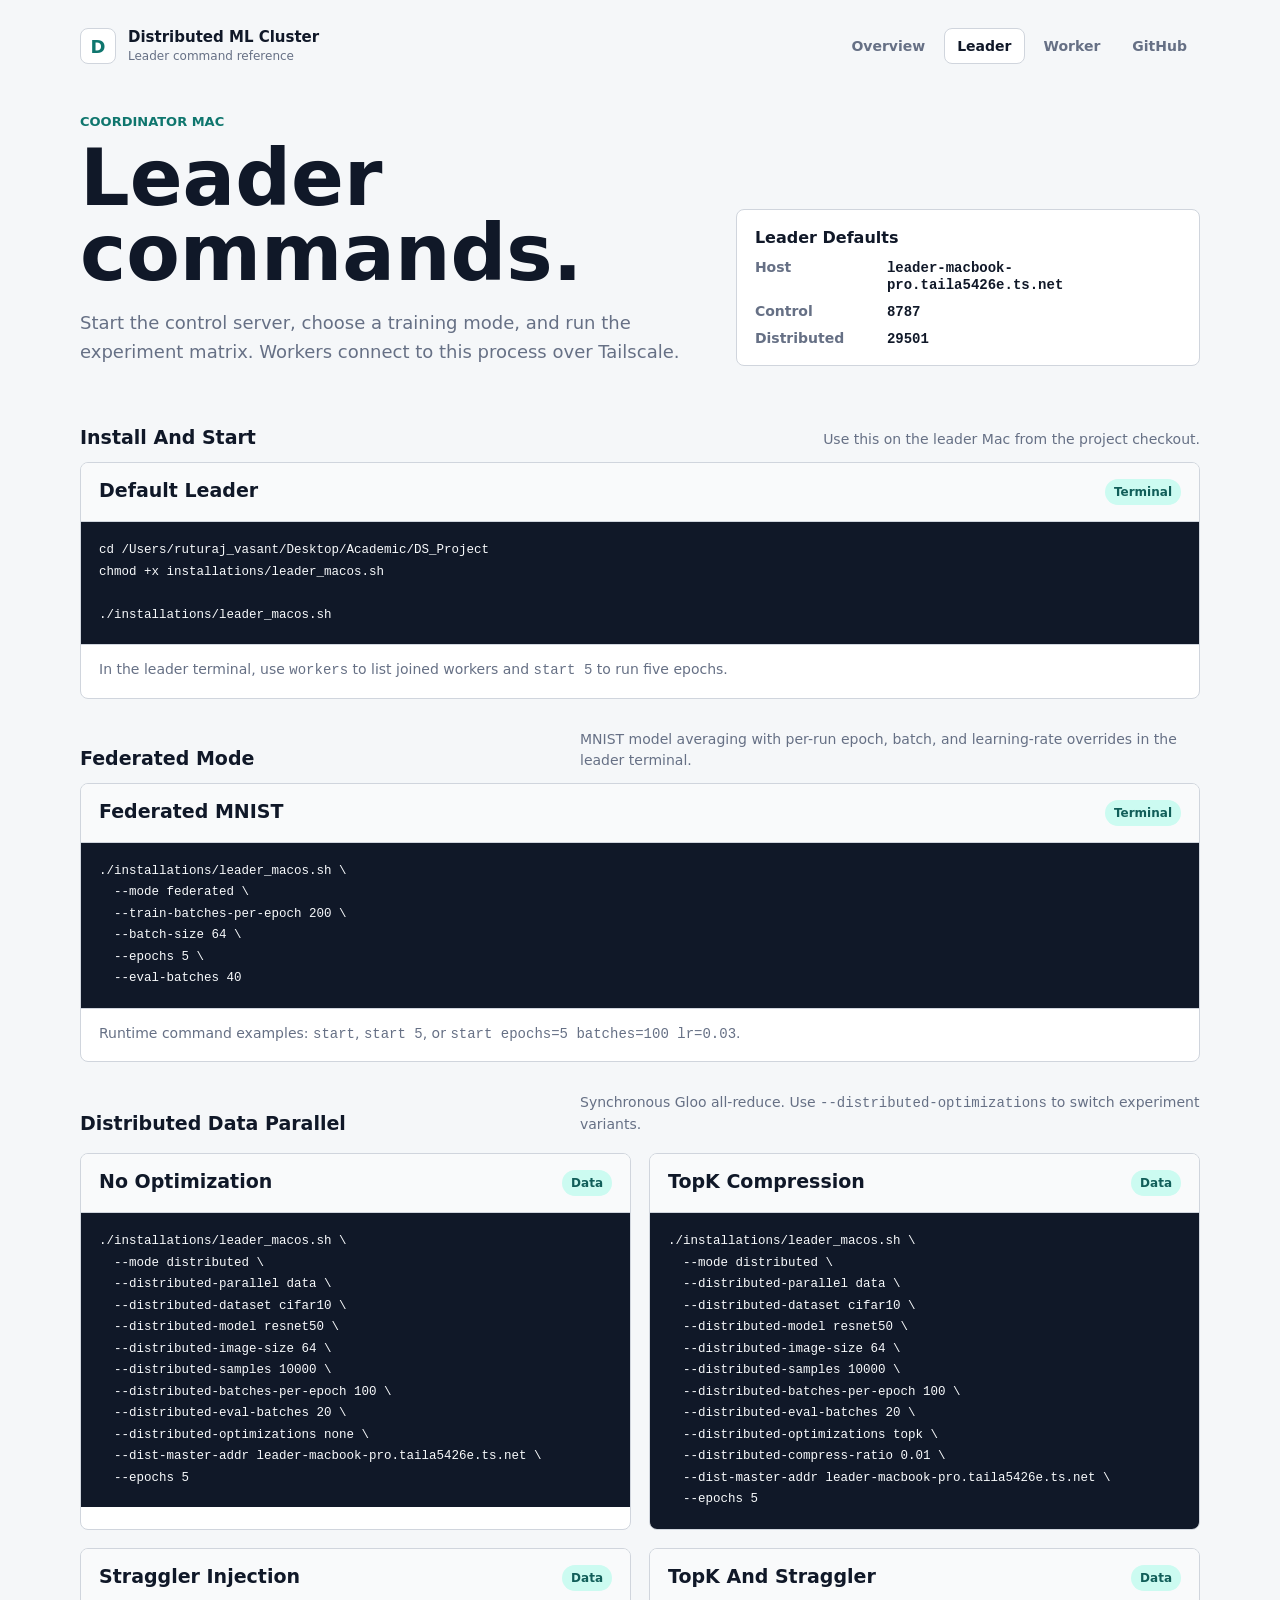
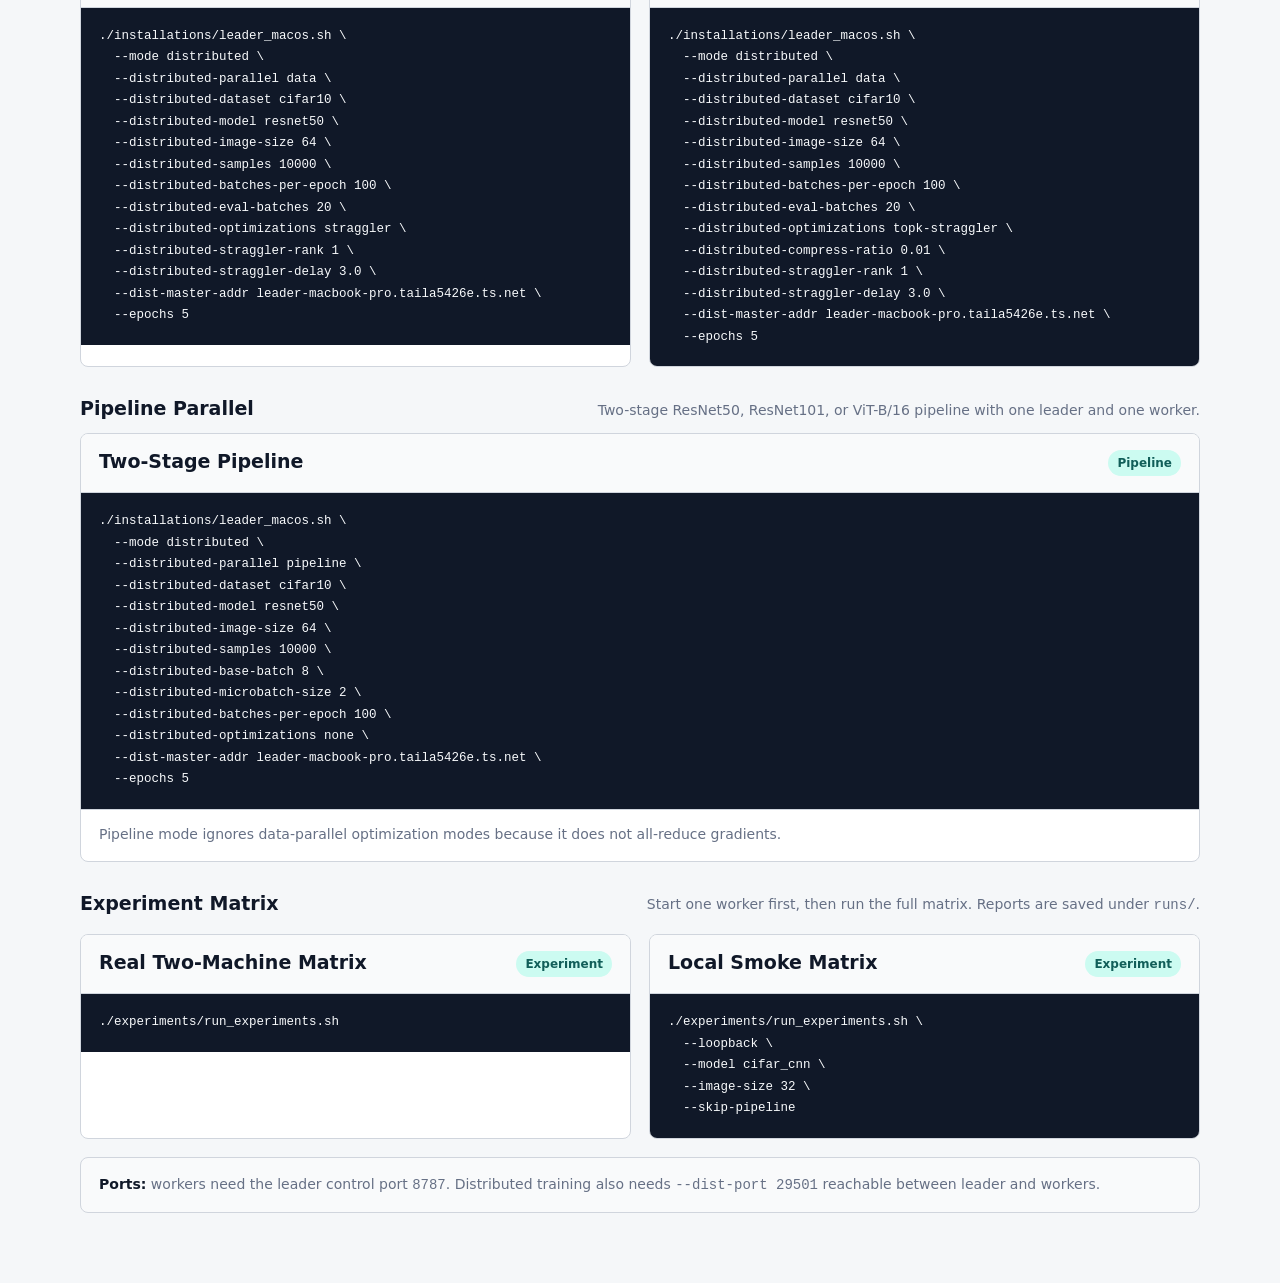
==== docs/leader.html @ 4dbae940 "Update GitHub Pages command guide" ====
<!doctype html>
<html lang="en">
  <head>
    <meta charset="utf-8">
    <meta name="viewport" content="width=device-width, initial-scale=1">
    <title>Leader Commands | Distributed ML Cluster</title>
    <link rel="stylesheet" href="styles.css">
  </head>
  <body>
    <main class="shell">
      <header class="topbar">
        <a class="brand" href="index.html" aria-label="Distributed ML Cluster home">
          <span class="mark" aria-hidden="true">D</span>
          <span>
            <span class="brand-title">Distributed ML Cluster</span>
            <span class="brand-meta">Leader command reference</span>
          </span>
        </a>
        <nav class="nav" aria-label="Site navigation">
          <a href="index.html">Overview</a>
          <a href="leader.html" aria-current="page">Leader</a>
          <a href="worker.html">Worker</a>
          <a href="https://github.com/Ruturaj-Vasant/Distributed_MachineLearning_Training_Inference">GitHub</a>
        </nav>
      </header>

      <section class="hero" aria-labelledby="page-title">
        <div>
          <p class="eyebrow">Coordinator Mac</p>
          <h1 id="page-title">Leader commands.</h1>
          <p class="lede">
            Start the control server, choose a training mode, and run the
            experiment matrix. Workers connect to this process over Tailscale.
          </p>
        </div>
        <aside class="status" aria-label="Leader settings">
          <h2>Leader Defaults</h2>
          <dl>
            <dt>Host</dt>
            <dd><code>leader-macbook-pro.taila5426e.ts.net</code></dd>
            <dt>Control</dt>
            <dd><code>8787</code></dd>
            <dt>Distributed</dt>
            <dd><code>29501</code></dd>
          </dl>
        </aside>
      </section>

      <section class="section" aria-label="Install leader">
        <div class="section-head">
          <h2 class="section-title">Install And Start</h2>
          <p class="section-note">
            Use this on the leader Mac from the project checkout.
          </p>
        </div>
        <article class="command">
          <div class="command-head">
            <h2>Default Leader</h2>
            <span class="tag">Terminal</span>
          </div>
          <pre><code>cd /Users/ruturaj_vasant/Desktop/Academic/DS_Project
chmod +x installations/leader_macos.sh

./installations/leader_macos.sh</code></pre>
          <p class="command-note">
            In the leader terminal, use <code>workers</code> to list joined
            workers and <code>start 5</code> to run five epochs.
          </p>
        </article>
      </section>

      <section class="section" aria-label="Federated commands">
        <div class="section-head">
          <h2 class="section-title">Federated Mode</h2>
          <p class="section-note">
            MNIST model averaging with per-run epoch, batch, and learning-rate
            overrides in the leader terminal.
          </p>
        </div>
        <article class="command">
          <div class="command-head">
            <h2>Federated MNIST</h2>
            <span class="tag">Terminal</span>
          </div>
          <pre><code>./installations/leader_macos.sh \
  --mode federated \
  --train-batches-per-epoch 200 \
  --batch-size 64 \
  --epochs 5 \
  --eval-batches 40</code></pre>
          <p class="command-note">
            Runtime command examples: <code>start</code>,
            <code>start 5</code>, or
            <code>start epochs=5 batches=100 lr=0.03</code>.
          </p>
        </article>
      </section>

      <section class="section" aria-label="Distributed data parallel commands">
        <div class="section-head">
          <h2 class="section-title">Distributed Data Parallel</h2>
          <p class="section-note">
            Synchronous Gloo all-reduce. Use
            <code>--distributed-optimizations</code> to switch experiment
            variants.
          </p>
        </div>
        <div class="grid">
          <article class="command">
            <div class="command-head">
              <h2>No Optimization</h2>
              <span class="tag">Data</span>
            </div>
            <pre><code>./installations/leader_macos.sh \
  --mode distributed \
  --distributed-parallel data \
  --distributed-dataset cifar10 \
  --distributed-model resnet50 \
  --distributed-image-size 64 \
  --distributed-samples 10000 \
  --distributed-batches-per-epoch 100 \
  --distributed-eval-batches 20 \
  --distributed-optimizations none \
  --dist-master-addr leader-macbook-pro.taila5426e.ts.net \
  --epochs 5</code></pre>
          </article>

          <article class="command">
            <div class="command-head">
              <h2>TopK Compression</h2>
              <span class="tag">Data</span>
            </div>
            <pre><code>./installations/leader_macos.sh \
  --mode distributed \
  --distributed-parallel data \
  --distributed-dataset cifar10 \
  --distributed-model resnet50 \
  --distributed-image-size 64 \
  --distributed-samples 10000 \
  --distributed-batches-per-epoch 100 \
  --distributed-eval-batches 20 \
  --distributed-optimizations topk \
  --distributed-compress-ratio 0.01 \
  --dist-master-addr leader-macbook-pro.taila5426e.ts.net \
  --epochs 5</code></pre>
          </article>

          <article class="command">
            <div class="command-head">
              <h2>Straggler Injection</h2>
              <span class="tag">Data</span>
            </div>
            <pre><code>./installations/leader_macos.sh \
  --mode distributed \
  --distributed-parallel data \
  --distributed-dataset cifar10 \
  --distributed-model resnet50 \
  --distributed-image-size 64 \
  --distributed-samples 10000 \
  --distributed-batches-per-epoch 100 \
  --distributed-eval-batches 20 \
  --distributed-optimizations straggler \
  --distributed-straggler-rank 1 \
  --distributed-straggler-delay 3.0 \
  --dist-master-addr leader-macbook-pro.taila5426e.ts.net \
  --epochs 5</code></pre>
          </article>

          <article class="command">
            <div class="command-head">
              <h2>TopK And Straggler</h2>
              <span class="tag">Data</span>
            </div>
            <pre><code>./installations/leader_macos.sh \
  --mode distributed \
  --distributed-parallel data \
  --distributed-dataset cifar10 \
  --distributed-model resnet50 \
  --distributed-image-size 64 \
  --distributed-samples 10000 \
  --distributed-batches-per-epoch 100 \
  --distributed-eval-batches 20 \
  --distributed-optimizations topk-straggler \
  --distributed-compress-ratio 0.01 \
  --distributed-straggler-rank 1 \
  --distributed-straggler-delay 3.0 \
  --dist-master-addr leader-macbook-pro.taila5426e.ts.net \
  --epochs 5</code></pre>
          </article>
        </div>
      </section>

      <section class="section" aria-label="Pipeline commands">
        <div class="section-head">
          <h2 class="section-title">Pipeline Parallel</h2>
          <p class="section-note">
            Two-stage ResNet50, ResNet101, or ViT-B/16 pipeline with one leader
            and one worker.
          </p>
        </div>
        <article class="command">
          <div class="command-head">
            <h2>Two-Stage Pipeline</h2>
            <span class="tag">Pipeline</span>
          </div>
          <pre><code>./installations/leader_macos.sh \
  --mode distributed \
  --distributed-parallel pipeline \
  --distributed-dataset cifar10 \
  --distributed-model resnet50 \
  --distributed-image-size 64 \
  --distributed-samples 10000 \
  --distributed-base-batch 8 \
  --distributed-microbatch-size 2 \
  --distributed-batches-per-epoch 100 \
  --distributed-optimizations none \
  --dist-master-addr leader-macbook-pro.taila5426e.ts.net \
  --epochs 5</code></pre>
          <p class="command-note">
            Pipeline mode ignores data-parallel optimization modes because it
            does not all-reduce gradients.
          </p>
        </article>
      </section>

      <section class="section" aria-label="Experiment matrix">
        <div class="section-head">
          <h2 class="section-title">Experiment Matrix</h2>
          <p class="section-note">
            Start one worker first, then run the full matrix. Reports are saved
            under <code>runs/</code>.
          </p>
        </div>
        <div class="grid">
          <article class="command">
            <div class="command-head">
              <h2>Real Two-Machine Matrix</h2>
              <span class="tag">Experiment</span>
            </div>
            <pre><code>./experiments/run_experiments.sh</code></pre>
          </article>
          <article class="command">
            <div class="command-head">
              <h2>Local Smoke Matrix</h2>
              <span class="tag">Experiment</span>
            </div>
            <pre><code>./experiments/run_experiments.sh \
  --loopback \
  --model cifar_cnn \
  --image-size 32 \
  --skip-pipeline</code></pre>
          </article>
        </div>
      </section>

      <p class="callout">
        <strong>Ports:</strong> workers need the leader control port
        <code>8787</code>. Distributed training also needs
        <code>--dist-port 29501</code> reachable between leader and workers.
      </p>
    </main>
  </body>
</html>
---- docs/styles.css ----
:root {
  color-scheme: light;
  --bg: #f5f7f9;
  --panel: #ffffff;
  --panel-soft: #f9fafb;
  --ink: #101828;
  --muted: #667085;
  --line: #d0d5dd;
  --code: #101828;
  --code-text: #f8fafc;
  --accent: #0f766e;
  --accent-soft: #ccfbf1;
  --link: #175cd3;
}

* {
  box-sizing: border-box;
}

html {
  min-height: 100%;
}

body {
  margin: 0;
  min-height: 100vh;
  background: var(--bg);
  color: var(--ink);
  font-family:
    Inter, ui-sans-serif, system-ui, -apple-system, BlinkMacSystemFont,
    "Segoe UI", sans-serif;
  letter-spacing: 0;
}

a {
  color: var(--link);
  text-decoration: none;
}

a:hover {
  text-decoration: underline;
}

.shell {
  width: min(1120px, calc(100% - 32px));
  margin: 0 auto;
  padding: 28px 0 56px;
}

.topbar {
  display: flex;
  align-items: center;
  justify-content: space-between;
  gap: 20px;
  padding-bottom: 34px;
}

.brand {
  display: flex;
  align-items: center;
  gap: 12px;
  min-width: 0;
}

.mark {
  display: grid;
  width: 36px;
  height: 36px;
  place-items: center;
  border: 1px solid var(--line);
  border-radius: 8px;
  background: var(--panel);
  color: var(--accent);
  font-size: 18px;
  font-weight: 900;
}

.brand-title {
  display: block;
  color: var(--ink);
  font-size: 15px;
  font-weight: 800;
  line-height: 1.2;
}

.brand-meta {
  display: block;
  margin-top: 3px;
  color: var(--muted);
  font-size: 12px;
  line-height: 1.2;
}

.nav {
  display: flex;
  align-items: center;
  gap: 6px;
  flex-wrap: wrap;
  justify-content: flex-end;
}

.nav a {
  display: inline-flex;
  align-items: center;
  min-height: 36px;
  padding: 0 12px;
  border: 1px solid transparent;
  border-radius: 8px;
  color: var(--muted);
  font-size: 14px;
  font-weight: 700;
}

.nav a[aria-current="page"] {
  border-color: var(--line);
  background: var(--panel);
  color: var(--ink);
}

.hero {
  display: grid;
  grid-template-columns: minmax(0, 1.15fr) minmax(280px, 0.85fr);
  gap: 28px;
  align-items: end;
  padding: 16px 0 30px;
}

.eyebrow {
  margin: 0 0 12px;
  color: var(--accent);
  font-size: 13px;
  font-weight: 850;
  text-transform: uppercase;
}

h1 {
  margin: 0;
  max-width: 820px;
  font-size: clamp(40px, 7vw, 78px);
  line-height: 0.96;
  letter-spacing: 0;
}

.lede {
  margin: 18px 0 0;
  max-width: 760px;
  color: var(--muted);
  font-size: 18px;
  line-height: 1.6;
}

.status {
  border: 1px solid var(--line);
  border-radius: 8px;
  background: var(--panel);
  padding: 18px;
}

.status h2 {
  margin: 0 0 12px;
  font-size: 16px;
}

.status dl {
  display: grid;
  grid-template-columns: 118px minmax(0, 1fr);
  gap: 10px 14px;
  margin: 0;
  font-size: 14px;
}

.status dt {
  color: var(--muted);
  font-weight: 700;
}

.status dd {
  margin: 0;
  min-width: 0;
  overflow-wrap: anywhere;
  font-weight: 650;
}

.grid {
  display: grid;
  grid-template-columns: repeat(2, minmax(0, 1fr));
  gap: 18px;
  margin-top: 18px;
}

.grid.three {
  grid-template-columns: repeat(3, minmax(0, 1fr));
}

.card,
.command {
  min-width: 0;
  border: 1px solid var(--line);
  border-radius: 8px;
  background: var(--panel);
}

.card {
  padding: 20px;
}

.card h2,
.command h2,
.section-title {
  margin: 0;
  font-size: 19px;
  line-height: 1.25;
}

.card p {
  margin: 12px 0 0;
  color: var(--muted);
  font-size: 15px;
  line-height: 1.58;
}

.card .action {
  display: inline-flex;
  align-items: center;
  min-height: 38px;
  margin-top: 18px;
  padding: 0 14px;
  border: 1px solid var(--line);
  border-radius: 8px;
  background: var(--panel-soft);
  color: var(--ink);
  font-size: 14px;
  font-weight: 800;
}

.section {
  margin-top: 30px;
}

.section-head {
  display: flex;
  align-items: flex-end;
  justify-content: space-between;
  gap: 16px;
  margin-bottom: 12px;
}

.section-note {
  margin: 0;
  max-width: 620px;
  color: var(--muted);
  font-size: 14px;
  line-height: 1.5;
}

.command {
  overflow: hidden;
}

.command-head {
  display: flex;
  align-items: flex-start;
  justify-content: space-between;
  gap: 14px;
  padding: 16px 18px;
  border-bottom: 1px solid var(--line);
  background: var(--panel-soft);
}

.tag {
  display: inline-flex;
  align-items: center;
  min-height: 26px;
  padding: 0 9px;
  border-radius: 999px;
  background: var(--accent-soft);
  color: #115e59;
  font-size: 12px;
  font-weight: 850;
  white-space: nowrap;
}

pre {
  margin: 0;
  overflow-x: auto;
  background: var(--code);
  color: var(--code-text);
  padding: 18px;
  font-family:
    "SFMono-Regular", Consolas, "Liberation Mono", Menlo, monospace;
  font-size: 12.5px;
  line-height: 1.72;
  white-space: pre;
}

.command-note {
  margin: 0;
  padding: 14px 18px 16px;
  border-top: 1px solid var(--line);
  color: var(--muted);
  font-size: 14px;
  line-height: 1.55;
}

code {
  font-family:
    "SFMono-Regular", Consolas, "Liberation Mono", Menlo, monospace;
}

.callout {
  margin-top: 18px;
  padding: 16px 18px;
  border: 1px solid var(--line);
  border-radius: 8px;
  background: var(--panel-soft);
  color: var(--muted);
  font-size: 14px;
  line-height: 1.55;
}

.callout strong {
  color: var(--ink);
}

@media (max-width: 900px) {
  .shell {
    width: min(100% - 24px, 720px);
    padding-top: 20px;
  }

  .topbar,
  .hero,
  .section-head {
    align-items: flex-start;
    grid-template-columns: 1fr;
    flex-direction: column;
  }

  .nav {
    justify-content: flex-start;
  }

  h1 {
    font-size: clamp(38px, 12vw, 58px);
  }

  .grid,
  .grid.three {
    grid-template-columns: 1fr;
  }

  pre {
    font-size: 12px;
  }
}
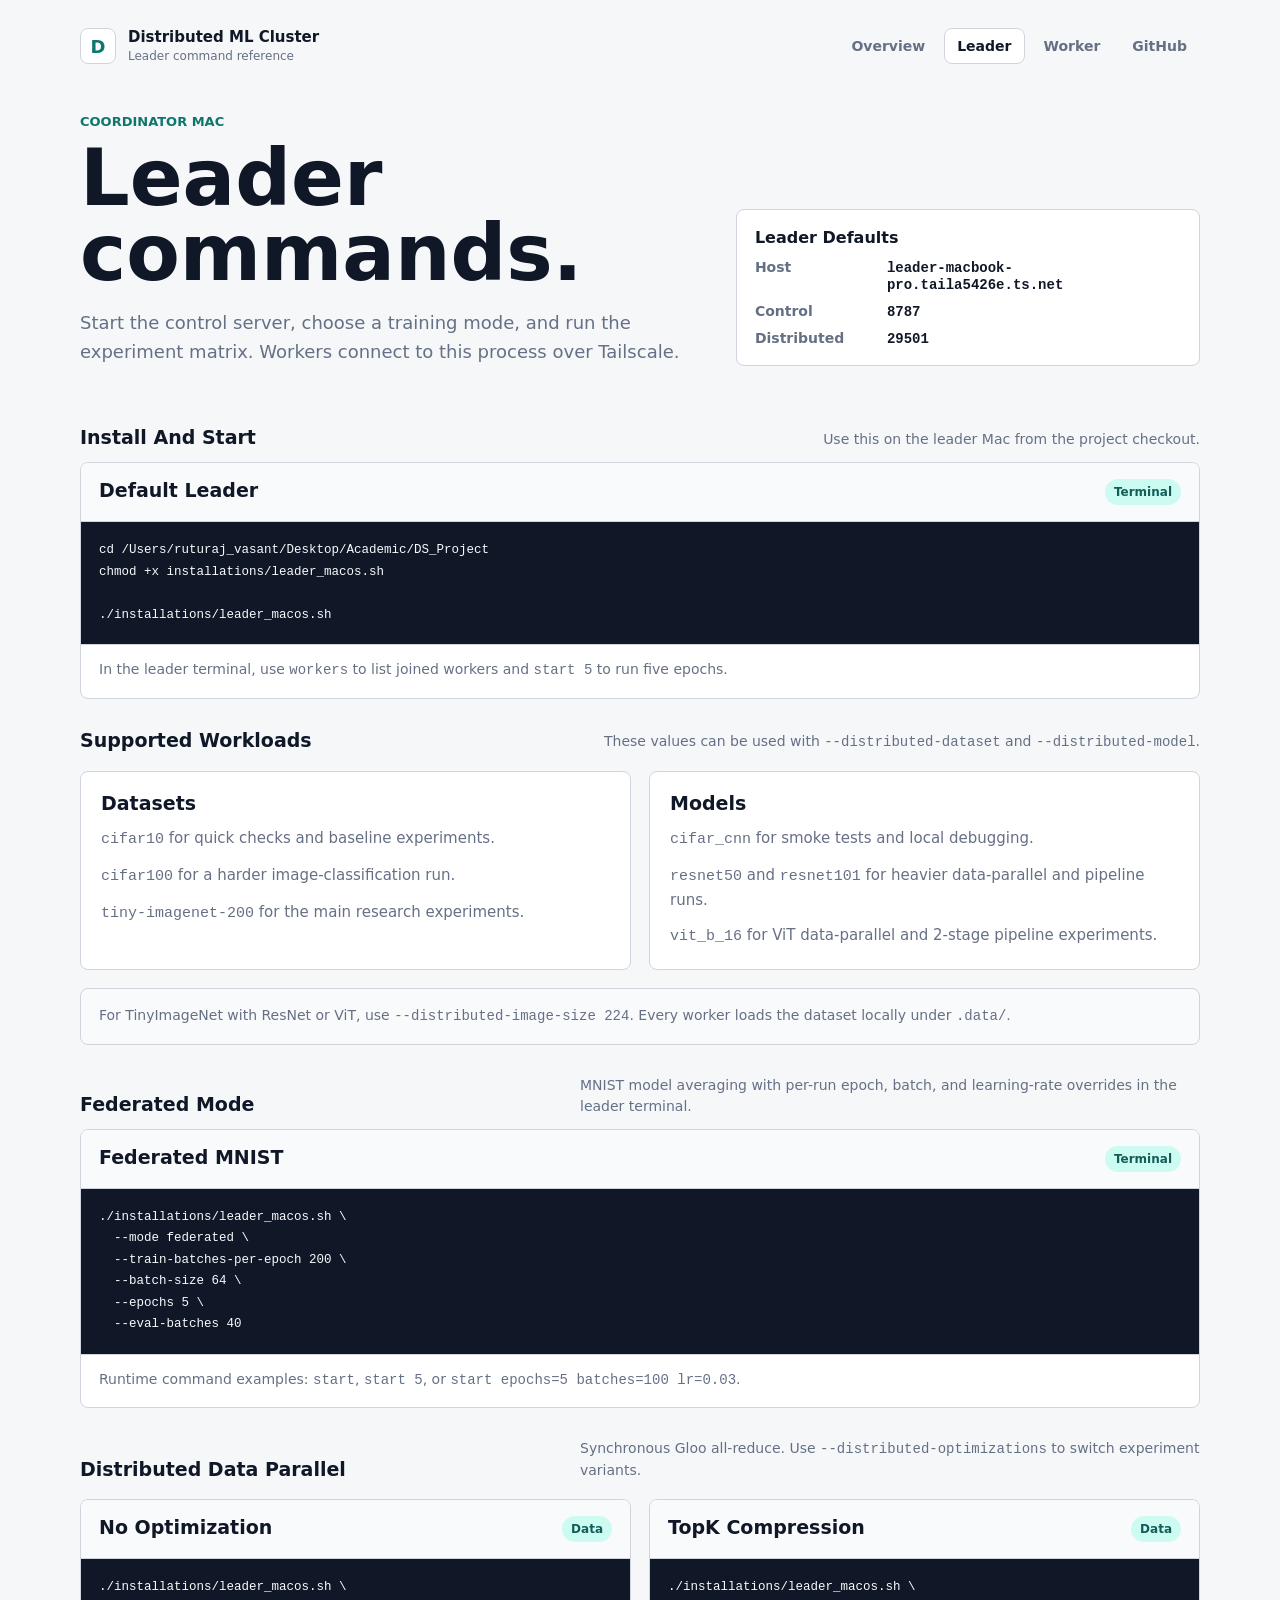
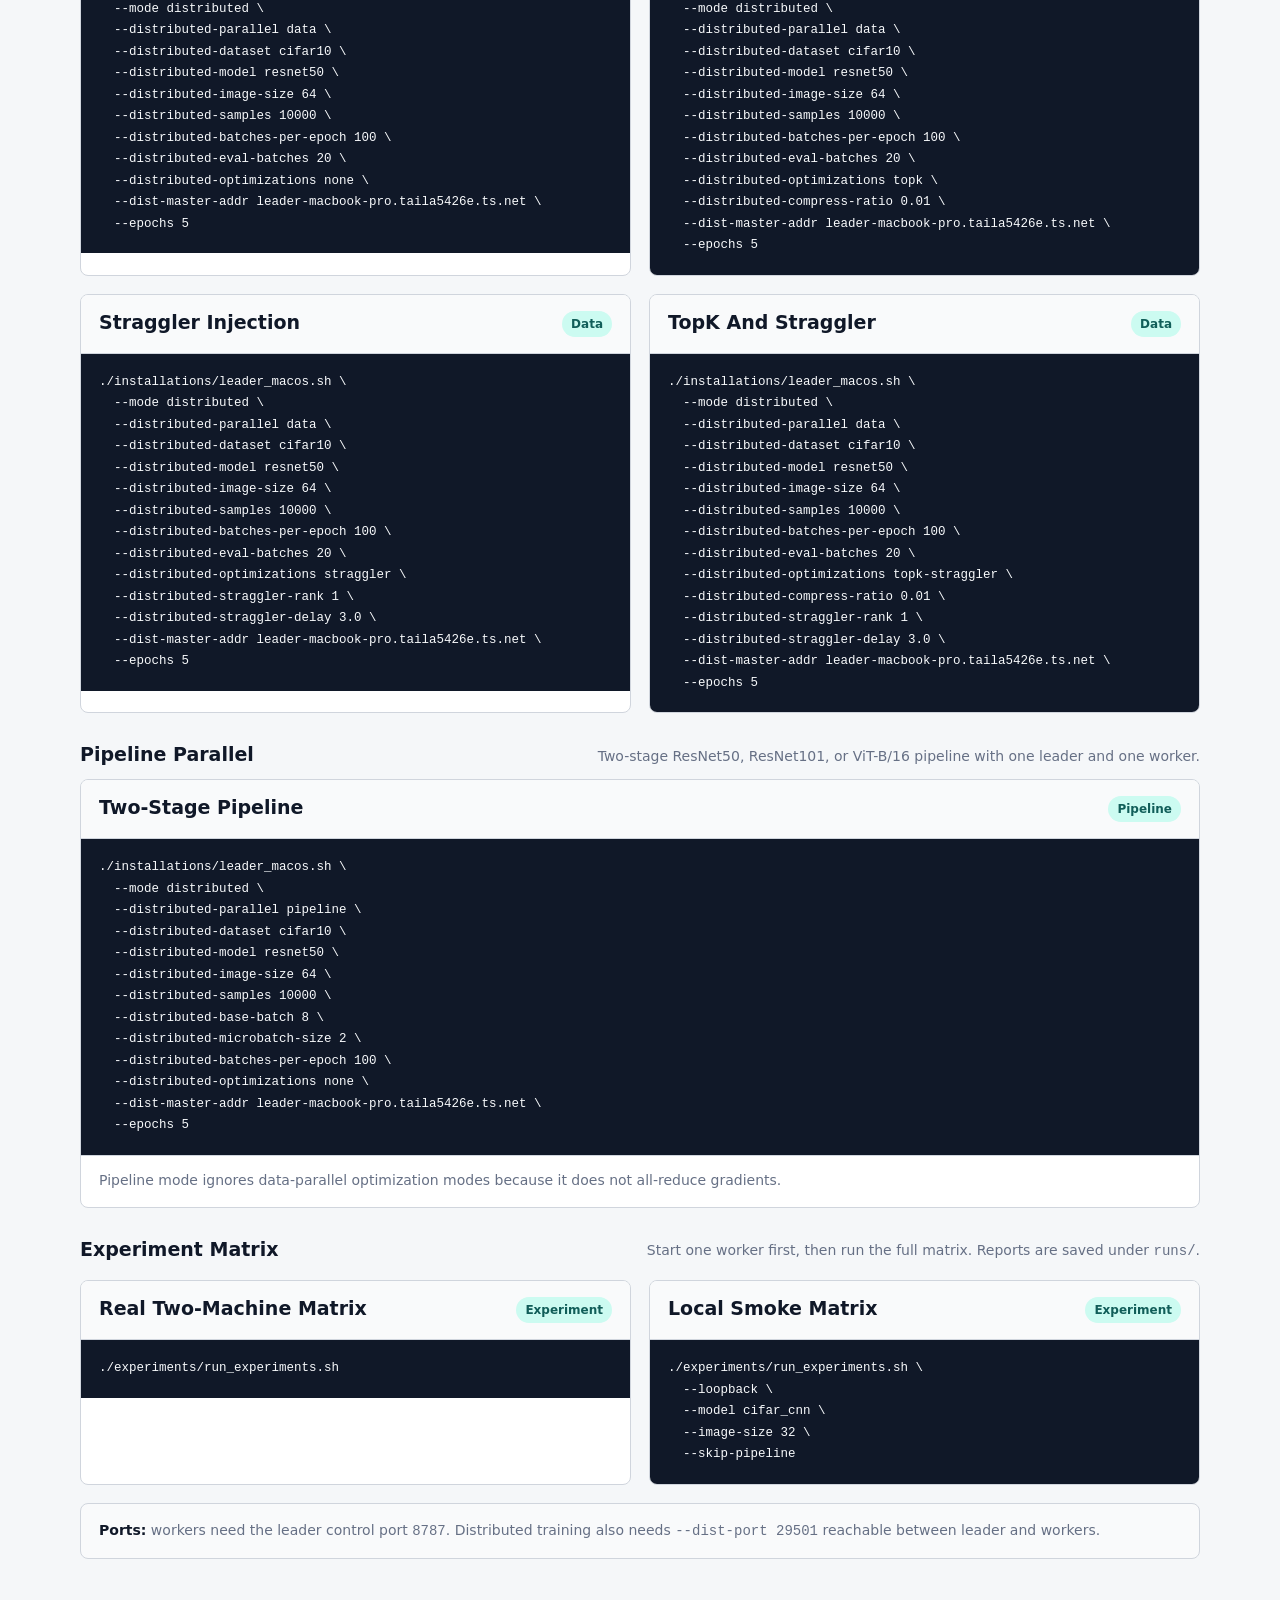
==== commit c2754d25: "Add supported workloads to leader page" ====
--- a/docs/leader.html
+++ b/docs/leader.html
@@ -69,6 +69,36 @@
         </article>
       </section>
 
+      <section class="section" aria-label="Supported datasets and models">
+        <div class="section-head">
+          <h2 class="section-title">Supported Workloads</h2>
+          <p class="section-note">
+            These values can be used with
+            <code>--distributed-dataset</code> and
+            <code>--distributed-model</code>.
+          </p>
+        </div>
+        <div class="grid">
+          <article class="card">
+            <h2>Datasets</h2>
+            <p><code>cifar10</code> for quick checks and baseline experiments.</p>
+            <p><code>cifar100</code> for a harder image-classification run.</p>
+            <p><code>tiny-imagenet-200</code> for the main research experiments.</p>
+          </article>
+          <article class="card">
+            <h2>Models</h2>
+            <p><code>cifar_cnn</code> for smoke tests and local debugging.</p>
+            <p><code>resnet50</code> and <code>resnet101</code> for heavier data-parallel and pipeline runs.</p>
+            <p><code>vit_b_16</code> for ViT data-parallel and 2-stage pipeline experiments.</p>
+          </article>
+        </div>
+        <p class="callout">
+          For TinyImageNet with ResNet or ViT, use
+          <code>--distributed-image-size 224</code>. Every worker loads the
+          dataset locally under <code>.data/</code>.
+        </p>
+      </section>
+
       <section class="section" aria-label="Federated commands">
         <div class="section-head">
           <h2 class="section-title">Federated Mode</h2>
